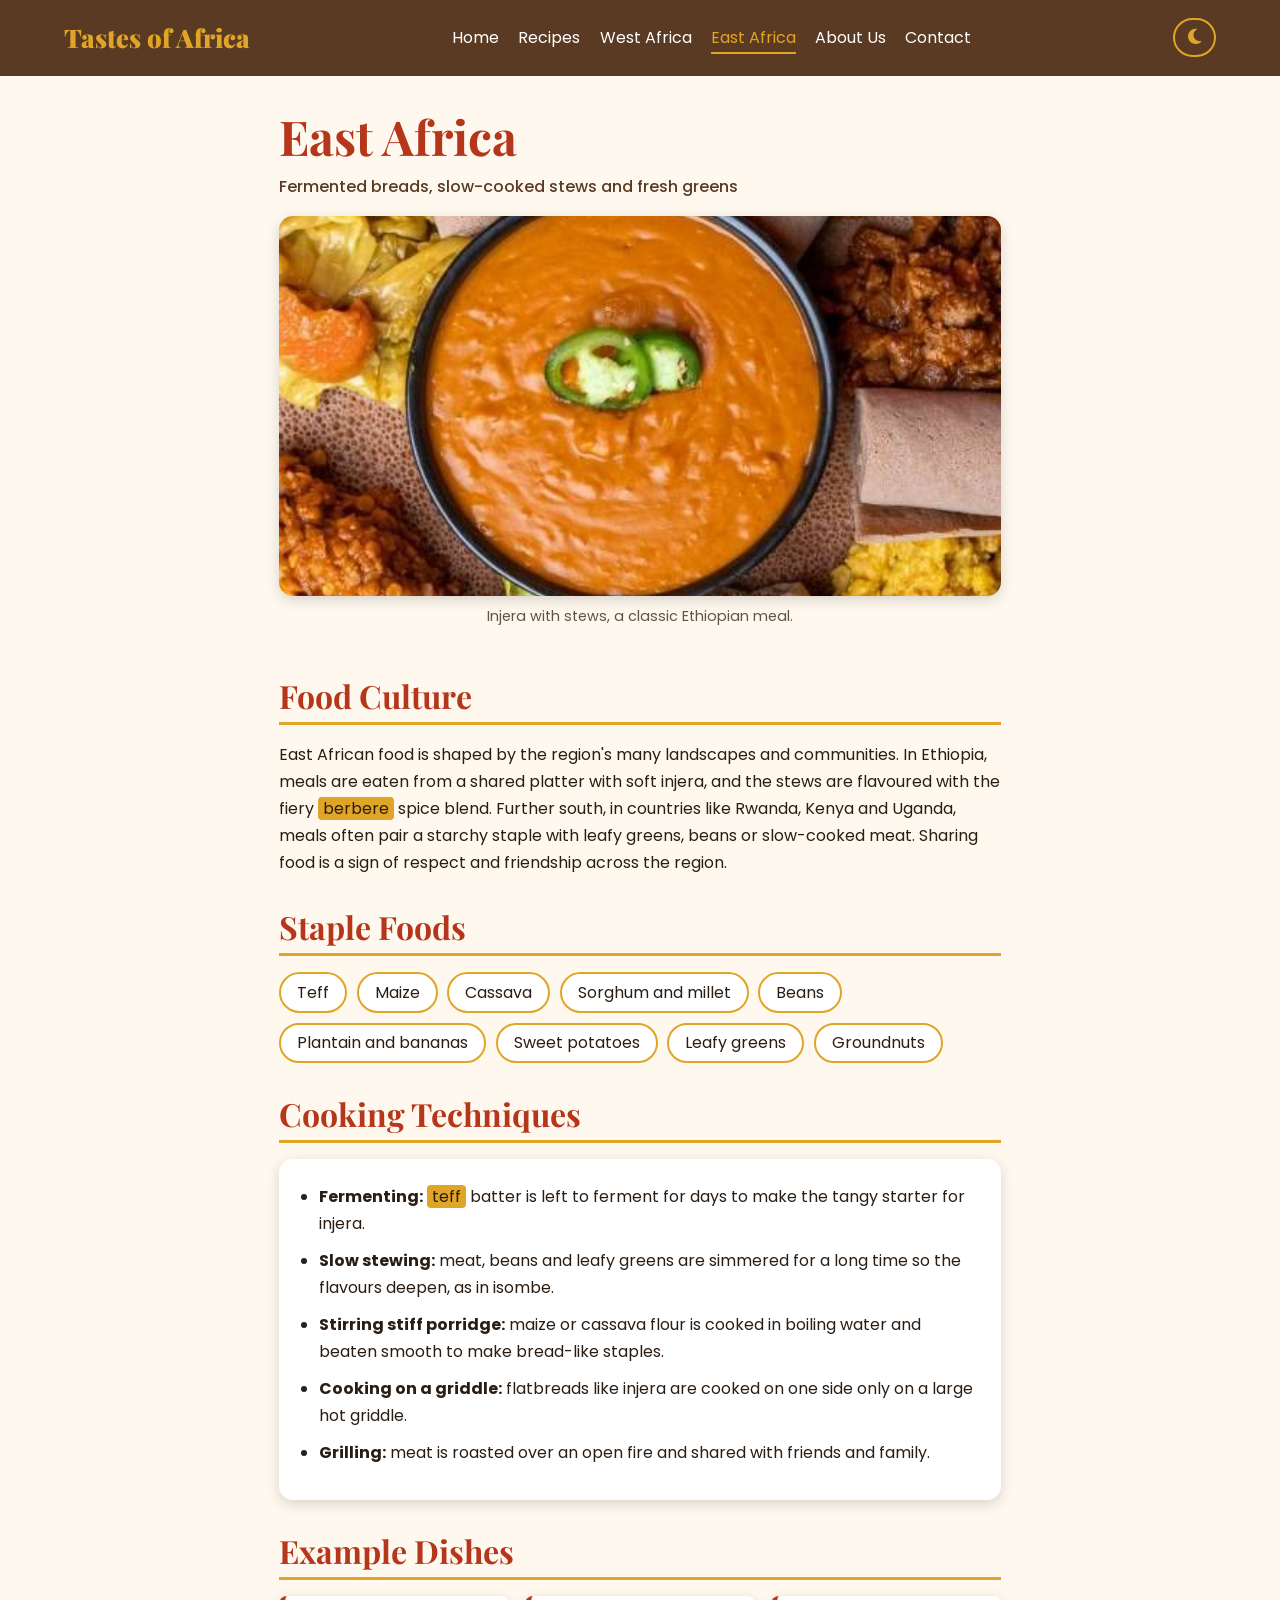
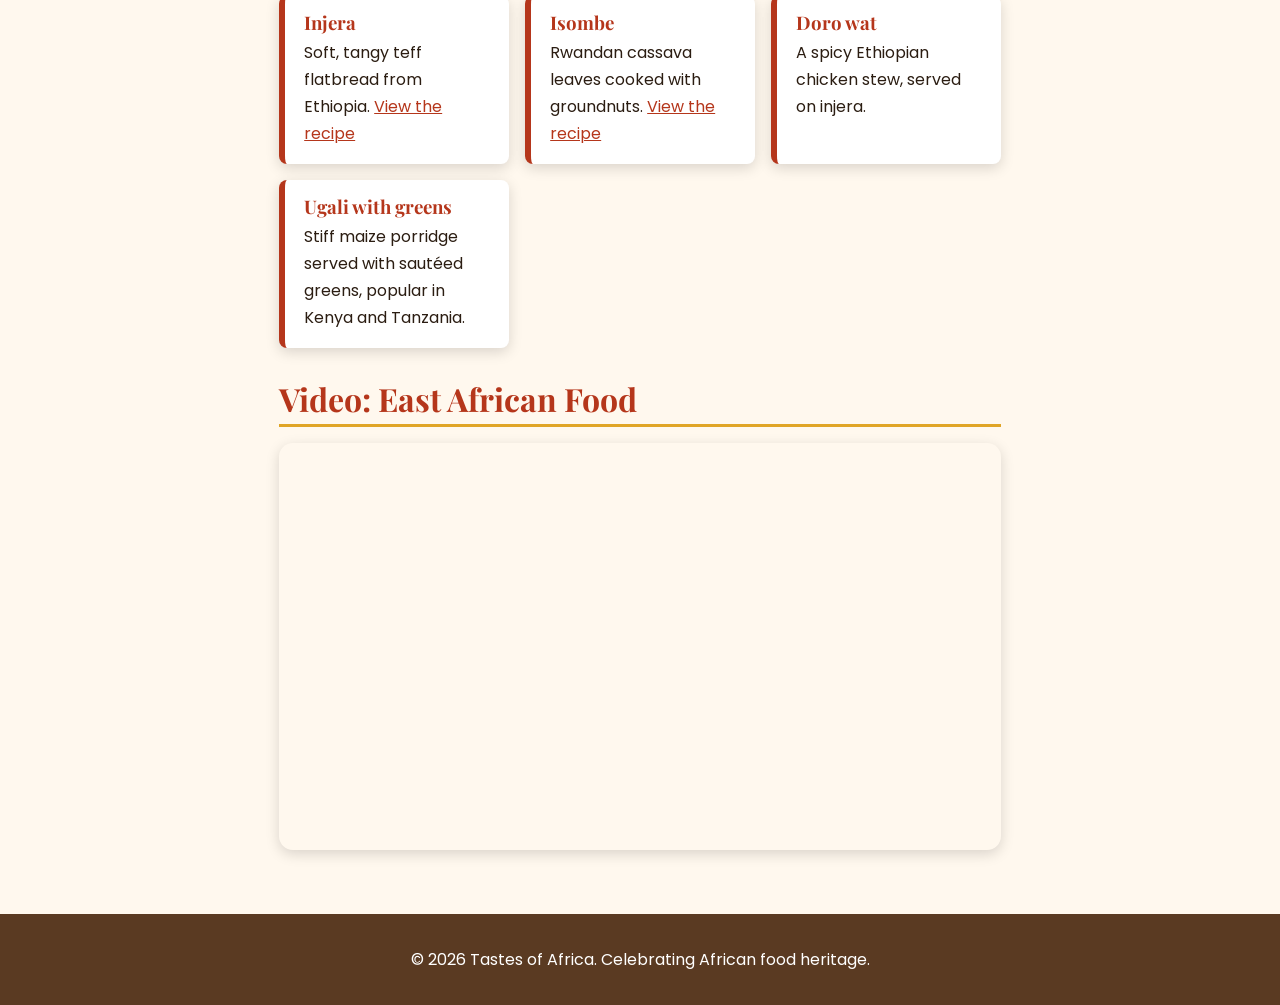
==== east-africa.html @ e596d54b "Add East Africa region page" ====
<!DOCTYPE html>
<html lang="en">
<head>
  <meta charset="UTF-8">
  <meta name="viewport" content="width=device-width, initial-scale=1.0">
  <meta name="description" content="Explore the food culture of East Africa: staples, spices, cooking techniques and signature dishes.">
  <title>East Africa | Tastes of Africa</title>

  <link rel="preconnect" href="https://fonts.googleapis.com">
  <link rel="preconnect" href="https://fonts.gstatic.com" crossorigin>
  <link href="https://fonts.googleapis.com/css2?family=Playfair+Display:wght@700;900&family=Poppins:wght@400;500;600&display=swap" rel="stylesheet">
  <link rel="stylesheet" href="https://cdnjs.cloudflare.com/ajax/libs/font-awesome/6.5.1/css/all.min.css">
  <link rel="stylesheet" href="styles.css">
</head>
<body>

  <header class="site-header">
    <a href="index.html" class="logo">Tastes of Africa</a>
    <nav aria-label="Main navigation">
      <ul class="nav-links">
        <li><a href="index.html">Home</a></li>
        <li><a href="recipes.html">Recipes</a></li>
        <li><a href="west-africa.html">West Africa</a></li>
        <li><a href="east-africa.html" aria-current="page">East Africa</a></li>
        <li><a href="about.html">About Us</a></li>
        <li><a href="contact.html">Contact</a></li>
      </ul>
    </nav>
    <button id="theme-toggle" class="theme-toggle" aria-label="Toggle dark mode">
      <i class="fa-solid fa-moon" aria-hidden="true"></i>
    </button>
  </header>

  <main class="region-page">

    <header class="region-intro">
      <h1>East Africa</h1>
      <p class="recipe-meta">Fermented breads, slow-cooked stews and fresh greens</p>
      <figure>
        <img src="images/injera.jpg" alt="Injera flatbread served with Ethiopian stews, a classic East African meal">
        <figcaption>Injera with stews, a classic Ethiopian meal.</figcaption>
      </figure>
    </header>

    <!-- FOOD CULTURE -->
    <section aria-labelledby="culture-title">
      <h2 id="culture-title">Food Culture</h2>
      <p>
        East African food is shaped by the region's many landscapes and communities. In Ethiopia,
        meals are eaten from a shared platter with soft injera, and the stews are flavoured with
        the fiery <mark>berbere</mark> spice blend. Further south, in countries like Rwanda,
        Kenya and Uganda, meals often pair a starchy staple with leafy greens, beans or slow-cooked
        meat. Sharing food is a sign of respect and friendship across the region.
      </p>
    </section>

    <!-- STAPLES -->
    <section aria-labelledby="staples-title">
      <h2 id="staples-title">Staple Foods</h2>
      <ul class="staples-list">
        <li>Teff</li>
        <li>Maize</li>
        <li>Cassava</li>
        <li>Sorghum and millet</li>
        <li>Beans</li>
        <li>Plantain and bananas</li>
        <li>Sweet potatoes</li>
        <li>Leafy greens</li>
        <li>Groundnuts</li>
      </ul>
    </section>

    <!-- COOKING TECHNIQUES -->
    <section aria-labelledby="techniques-title">
      <h2 id="techniques-title">Cooking Techniques</h2>
      <ul class="technique-list">
        <li><strong>Fermenting:</strong> <mark>teff</mark> batter is left to ferment for days to make the tangy starter for injera.</li>
        <li><strong>Slow stewing:</strong> meat, beans and leafy greens are simmered for a long time so the flavours deepen, as in isombe.</li>
        <li><strong>Stirring stiff porridge:</strong> maize or cassava flour is cooked in boiling water and beaten smooth to make bread-like staples.</li>
        <li><strong>Cooking on a griddle:</strong> flatbreads like injera are cooked on one side only on a large hot griddle.</li>
        <li><strong>Grilling:</strong> meat is roasted over an open fire and shared with friends and family.</li>
      </ul>
    </section>

    <!-- EXAMPLE DISHES -->
    <section aria-labelledby="dishes-title">
      <h2 id="dishes-title">Example Dishes</h2>
      <ul class="dish-list">
        <li>
          <h3>Injera</h3>
          <p>Soft, tangy teff flatbread from Ethiopia. <a href="injera.html">View the recipe</a></p>
        </li>
        <li>
          <h3>Isombe</h3>
          <p>Rwandan cassava leaves cooked with groundnuts. <a href="isombe.html">View the recipe</a></p>
        </li>
        <li>
          <h3>Doro wat</h3>
          <p>A spicy Ethiopian chicken stew, served on injera.</p>
        </li>
        <li>
          <h3>Ugali with greens</h3>
          <p>Stiff maize porridge served with sautéed greens, popular in Kenya and Tanzania.</p>
        </li>
      </ul>
    </section>

    <!-- VIDEO -->
    <section class="video-section" aria-labelledby="video-title">
      <h2 id="video-title">Video: East African Food</h2>
      <div class="video-wrapper recipe-video">
        <iframe
          src="https://www.youtube.com/embed/g4pf4z3UeHw"
          title="East African food video"
          allow="accelerometer; autoplay; clipboard-write; encrypted-media; gyroscope; picture-in-picture; web-share"
          referrerpolicy="strict-origin-when-cross-origin"
          allowfullscreen
          loading="lazy"></iframe>
      </div>
    </section>

  </main>

  <footer class="site-footer">
    <p>&copy; 2026 Tastes of Africa. Celebrating African food heritage.</p>
  </footer>

  <script src="script.js"></script>
</body>
</html>
---- styles.css ----
/* ========== 1. VARIABLES (colour palette + dark mode) ========== */
:root {
  --color-primary: #b5361b;      /* deep red (spice) */
  --color-secondary: #e0a526;    /* warm yellow (turmeric) */
  --color-accent: #5a3a22;       /* earthy brown */
  --color-bg: #fff8ee;           /* warm cream */
  --color-card: #ffffff;
  --color-text: #2b1d12;
  --shadow: 0 4px 14px rgba(0, 0, 0, 0.15);
  --radius: 14px;
}

body.dark {
  --color-bg: #1c1410;
  --color-card: #2a1f18;
  --color-text: #f5e9d8;
  --color-accent: #e0a526;
}

/* ========== 2. BASE STYLES ========== */
* {
  box-sizing: border-box;
  margin: 0;
  padding: 0;
}

html {
  font-size: 100%;
}

body {
  font-family: "Poppins", sans-serif;
  font-size: 1rem;
  line-height: 1.7;
  background-color: var(--color-bg);
  color: var(--color-text);
}

h1, h2, h3 {
  font-family: "Playfair Display", serif;
  line-height: 1.2;
}

h2 {
  font-size: 2rem;
  color: var(--color-primary);
  text-align: center;
  margin-bottom: 1.5rem;
}

section {
  padding: 3rem 5vw;
}

img {
  max-width: 100%;
  display: block;
}

a {
  color: var(--color-primary);
}

/* Custom style for <mark> */
mark {
  background-color: var(--color-secondary);
  color: #2b1d12;
  padding: 0 0.3rem;
  border-radius: 4px;
}

/* Buttons */
.btn,
button {
  display: inline-block;
  background-color: var(--color-primary);
  color: #fff;
  border: none;
  padding: 0.7rem 1.5rem;
  border-radius: 999px;
  font-family: inherit;
  font-size: 1rem;
  cursor: pointer;
  text-decoration: none;
  transition: background-color 0.3s, transform 0.2s;
}

.btn:hover,
button:hover {
  background-color: var(--color-accent);
  transform: translateY(-2px);
}

/* ========== 3. HEADER & NAVIGATION ========== */
.site-header {
  display: flex;
  justify-content: space-between;
  align-items: center;
  flex-wrap: wrap;
  gap: 1rem;
  padding: 1rem 5vw;
  background-color: var(--color-accent);
  position: sticky;
  top: 0;
  z-index: 100;
}

.logo {
  font-family: "Playfair Display", serif;
  font-size: 1.6rem;
  font-weight: 900;
  color: var(--color-secondary);
  text-decoration: none;
}

.nav-links {
  list-style: none;
  display: flex;
  flex-wrap: wrap;
  gap: 1.2rem;
}

.nav-links a {
  color: #fff;
  text-decoration: none;
  padding-bottom: 0.2rem;
  border-bottom: 2px solid transparent;
  transition: color 0.3s, border-color 0.3s;
}

.nav-links a:hover,
.nav-links a[aria-current="page"] {
  color: var(--color-secondary);
  border-bottom-color: var(--color-secondary);
}

.theme-toggle {
  padding: 0.5rem 0.8rem;
  background-color: transparent;
  border: 2px solid var(--color-secondary);
  color: var(--color-secondary);
  font-size: 1.1rem;
  line-height: 1;
}

.theme-toggle:hover {
  background-color: var(--color-secondary);
  color: var(--color-accent);
}

/* ========== 4. HERO SECTION ========== */
.hero {
  background-image: url("images/hero.jpg");
  background-size: cover;
  background-position: center;
  min-height: 80vh;
  padding: 0;
  display: flex;
  flex-direction: column;
  align-items: center;
  justify-content: center;
  gap: 2rem;
  position: relative;
}

.hero::before {
  content: "";
  position: absolute;
  inset: 0;
  background: rgba(60, 20, 10, 0.65);   /* dark overlay */
}

.hero-overlay,
.video-wrapper {
  position: relative;   /* sits above the overlay */
  z-index: 1;
}

.hero-overlay {
  text-align: center;
  color: #fff;
  max-width: 700px;
  padding: 2rem 5vw 0;
}

.hero-overlay h1 {
  font-size: clamp(2rem, 6vw, 3.5rem);
  margin-bottom: 1rem;
}

.hero-overlay p {
  margin-bottom: 1.5rem;
  font-size: 1.1rem;
}

/* Responsive video */
.video-wrapper {
  width: 90%;
  max-width: 700px;
  aspect-ratio: 16 / 9;
  margin-bottom: 2rem;
  border-radius: var(--radius);
  overflow: hidden;
  box-shadow: var(--shadow);
}

.video-wrapper iframe {
  width: 100%;
  height: 100%;
  border: 0;
}

/* ========== 5. FEATURED DISHES (cards) ========== */
.card-grid {
  display: grid;
  grid-template-columns: repeat(auto-fit, minmax(260px, 1fr));
  gap: 2rem;
  max-width: 1100px;
  margin: 0 auto;
}

.dish-card {
  background-color: var(--color-card);
  border-radius: var(--radius);
  box-shadow: var(--shadow);
  overflow: hidden;
  transition: transform 0.3s;
}

.dish-card:hover {
  transform: translateY(-6px);
}

.dish-card img {
  width: 100%;
  height: 220px;
  object-fit: cover;    /* this fixes the oversized images */
}

.dish-card figcaption {
  padding: 1.2rem;
}

.dish-card h3 {
  color: var(--color-primary);
  margin-bottom: 0.5rem;
}

.dish-card p {
  margin-bottom: 0.8rem;
}

/* ========== 6. EXPLORE BY REGION ========== */
.region-grid {
  display: grid;
  grid-template-columns: repeat(auto-fit, minmax(240px, 1fr));
  gap: 1.5rem;
  max-width: 800px;
  margin: 0 auto;
}

.region-link {
  background-color: var(--color-primary);
  color: #fff;
  text-decoration: none;
  padding: 2rem;
  border-radius: var(--radius);
  text-align: center;
  transition: background-color 0.3s, transform 0.3s;
}

.region-link:hover {
  background-color: var(--color-accent);
  transform: scale(1.03);
}

/* ========== 7. LATEST FOOD TRENDS ========== */
.trends {
  max-width: 800px;
  margin: 0 auto;
}

.trend-item {
  background-color: var(--color-card);
  border-left: 6px solid var(--color-secondary);
  padding: 1.2rem 1.5rem;
  margin-bottom: 1.2rem;
  border-radius: 8px;
  box-shadow: var(--shadow);
}

.trend-item h3 {
  color: var(--color-primary);
}

.trend-item time {
  font-size: 0.85rem;
  opacity: 0.7;
}

/* ========== 8. FOOTER ========== */
.site-footer {
  background-color: var(--color-accent);
  color: #fff;
  text-align: center;
  padding: 2rem 5vw;
}

.newsletter {
  margin-top: 1rem;
  display: flex;
  flex-wrap: wrap;
  justify-content: center;
  align-items: center;
  gap: 0.6rem;
}

.newsletter input {
  padding: 0.6rem 1rem;
  border-radius: 999px;
  border: 2px solid transparent;
  font-family: inherit;
}

.newsletter input:focus {
  outline: none;
  border-color: var(--color-secondary);
  box-shadow: 0 0 6px var(--color-secondary);
}

/* ========== RECIPE PAGES ========== */
.recipe-page {
  max-width: 850px;
  margin: 0 auto;
  padding: 2rem 5vw;
}

.recipe-intro h1 {
  font-size: clamp(2rem, 6vw, 3rem);
  color: var(--color-primary);
  margin-bottom: 0.5rem;
}

.recipe-meta {
  font-weight: 500;
  color: var(--color-accent);
  margin-bottom: 1rem;
}

.recipe-intro figure {
  margin-bottom: 1.5rem;
}

.recipe-intro img {
  width: 100%;
  max-height: 420px;
  object-fit: cover;
  border-radius: var(--radius);
  box-shadow: var(--shadow);
}

.recipe-intro figcaption {
  font-size: 0.9rem;
  text-align: center;
  opacity: 0.75;
  margin-top: 0.5rem;
}

.recipe section {
  padding: 2rem 0 0;
}

.recipe h2 {
  text-align: left;
  border-bottom: 3px solid var(--color-secondary);
  padding-bottom: 0.4rem;
  margin-bottom: 1rem;
}

/* Ingredients */
.ingredients ul {
  background-color: var(--color-card);
  padding: 1.5rem 1.5rem 1.5rem 2.5rem;
  border-radius: var(--radius);
  box-shadow: var(--shadow);
}

.ingredients li {
  margin-bottom: 0.4rem;
}

.scaler {
  margin-bottom: 1rem;
}

.scaler input {
  width: 5rem;
  padding: 0.4rem;
  font-family: inherit;
  border: 2px solid var(--color-accent);
  border-radius: 8px;
  background-color: var(--color-card);
  color: var(--color-text);
}

/* Instructions (details/summary) */
details {
  background-color: var(--color-card);
  border-radius: 10px;
  box-shadow: var(--shadow);
  margin-bottom: 0.8rem;
  overflow: hidden;
}

summary {
  padding: 1rem 1.2rem;
  font-weight: 600;
  cursor: pointer;
  color: var(--color-primary);
}

summary:hover {
  background-color: rgba(224, 165, 38, 0.2);
}

details p {
  padding: 0 1.2rem 1.2rem;
}

/* Recipe video + map */
.recipe-video,
.map-wrapper {
  width: 100%;
  max-width: 100%;
  aspect-ratio: 16 / 9;
  border-radius: var(--radius);
  overflow: hidden;
  box-shadow: var(--shadow);
}

.map-wrapper iframe {
  width: 100%;
  height: 100%;
  border: 0;
}

/* Nutrition table */
table {
  width: 100%;
  border-collapse: collapse;
  background-color: var(--color-card);
  border-radius: var(--radius);
  overflow: hidden;
  box-shadow: var(--shadow);
}

caption {
  caption-side: bottom;
  font-size: 0.85rem;
  padding: 0.6rem;
  opacity: 0.75;
}

th, td {
  padding: 0.8rem 1rem;
  text-align: left;
  border-bottom: 1px solid rgba(0, 0, 0, 0.1);
}

thead th {
  background-color: var(--color-primary);
  color: #fff;
}

.ingredients h3 {
  color: var(--color-accent);
  margin: 1.5rem 0 0.6rem;
}

/* ========== RECIPES PAGE ========== */
.page-title {
  font-size: clamp(2rem, 6vw, 3rem);
  color: var(--color-primary);
  text-align: center;
  margin-bottom: 0.5rem;
}

.page-intro {
  text-align: center;
  max-width: 600px;
  margin: 0 auto 2rem;
}

/* Filter buttons */
.filter-bar {
  display: flex;
  flex-wrap: wrap;
  justify-content: center;
  gap: 0.8rem;
  margin-bottom: 2rem;
}

.filter-btn {
  background-color: transparent;
  color: var(--color-primary);
  border: 2px solid var(--color-primary);
}

.filter-btn:hover,
.filter-btn.active {
  background-color: var(--color-primary);
  color: #fff;
}

/* Recipe cards */
.card-body {
  padding: 1.2rem;
}

.card-body h2 {
  font-size: 1.5rem;
  text-align: left;
  margin-bottom: 0.2rem;
}

.card-region {
  font-size: 0.85rem;
  font-weight: 600;
  color: var(--color-accent);
  text-transform: uppercase;
  letter-spacing: 0.05em;
  margin-bottom: 0.6rem;
}

.card-actions {
  display: flex;
  flex-wrap: wrap;
  align-items: center;
  gap: 0.8rem;
  margin-top: 1rem;
}

/* Keep buttons aligned at the bottom of every card */
.recipe-card {
  display: flex;
  flex-direction: column;
}

.recipe-card .card-body {
  display: flex;
  flex-direction: column;
  flex: 1;
}

.recipe-card .card-actions {
  margin-top: auto;
  padding-top: 1rem;
}

/* Favorite button */
.fav-btn {
  background-color: transparent;
  color: var(--color-text);
  border: 2px solid var(--color-text);
  padding: 0.5rem 1rem;
}

.fav-btn:hover {
  background-color: transparent;
  color: #d62828;
  border-color: #d62828;
}

.fav-btn.favorited {
  color: #d62828;
  border-color: #d62828;
}

/* Used by the JavaScript filter */
.hidden {
  display: none;
}

/* ========== REGION PAGES ========== */
.region-page {
  max-width: 850px;
  margin: 0 auto;
  padding: 2rem 5vw;
}

.region-intro h1 {
  font-size: clamp(2rem, 6vw, 3rem);
  color: var(--color-primary);
  margin-bottom: 0.5rem;
}

.region-intro figure {
  margin-bottom: 1rem;
}

.region-intro img {
  width: 100%;
  max-height: 380px;
  object-fit: cover;
  border-radius: var(--radius);
  box-shadow: var(--shadow);
}

.region-intro figcaption {
  font-size: 0.9rem;
  text-align: center;
  opacity: 0.75;
  margin-top: 0.5rem;
}

.region-page section {
  padding: 2rem 0 0;
}

.region-page h2 {
  text-align: left;
  border-bottom: 3px solid var(--color-secondary);
  padding-bottom: 0.4rem;
  margin-bottom: 1rem;
}

/* Staples as small tags */
.staples-list {
  list-style: none;
  display: flex;
  flex-wrap: wrap;
  gap: 0.6rem;
}

.staples-list li {
  background-color: var(--color-card);
  border: 2px solid var(--color-secondary);
  border-radius: 999px;
  padding: 0.3rem 1rem;
}

/* Techniques */
.technique-list {
  background-color: var(--color-card);
  padding: 1.5rem 1.5rem 1.5rem 2.5rem;
  border-radius: var(--radius);
  box-shadow: var(--shadow);
}

.technique-list li {
  margin-bottom: 0.6rem;
}

/* Example dishes */
.dish-list {
  list-style: none;
  display: grid;
  grid-template-columns: repeat(auto-fit, minmax(220px, 1fr));
  gap: 1rem;
}

.dish-list li {
  background-color: var(--color-card);
  border-left: 6px solid var(--color-primary);
  border-radius: 8px;
  box-shadow: var(--shadow);
  padding: 1rem 1.2rem;
}

.dish-list h3 {
  color: var(--color-primary);
  margin-bottom: 0.3rem;
}

/* ========== 9. RESPONSIVE ========== */
@media (max-width: 700px) {
  .site-header {
    position: static;        /* header scrolls away instead of sticking */
    flex-direction: column;
    text-align: center;
    padding: 0.8rem 5vw;
    gap: 0.5rem;
  }

  .nav-links {
    justify-content: center;
    gap: 0.6rem 1rem;
  }

  h2 {
    font-size: 1.6rem;
  }
}
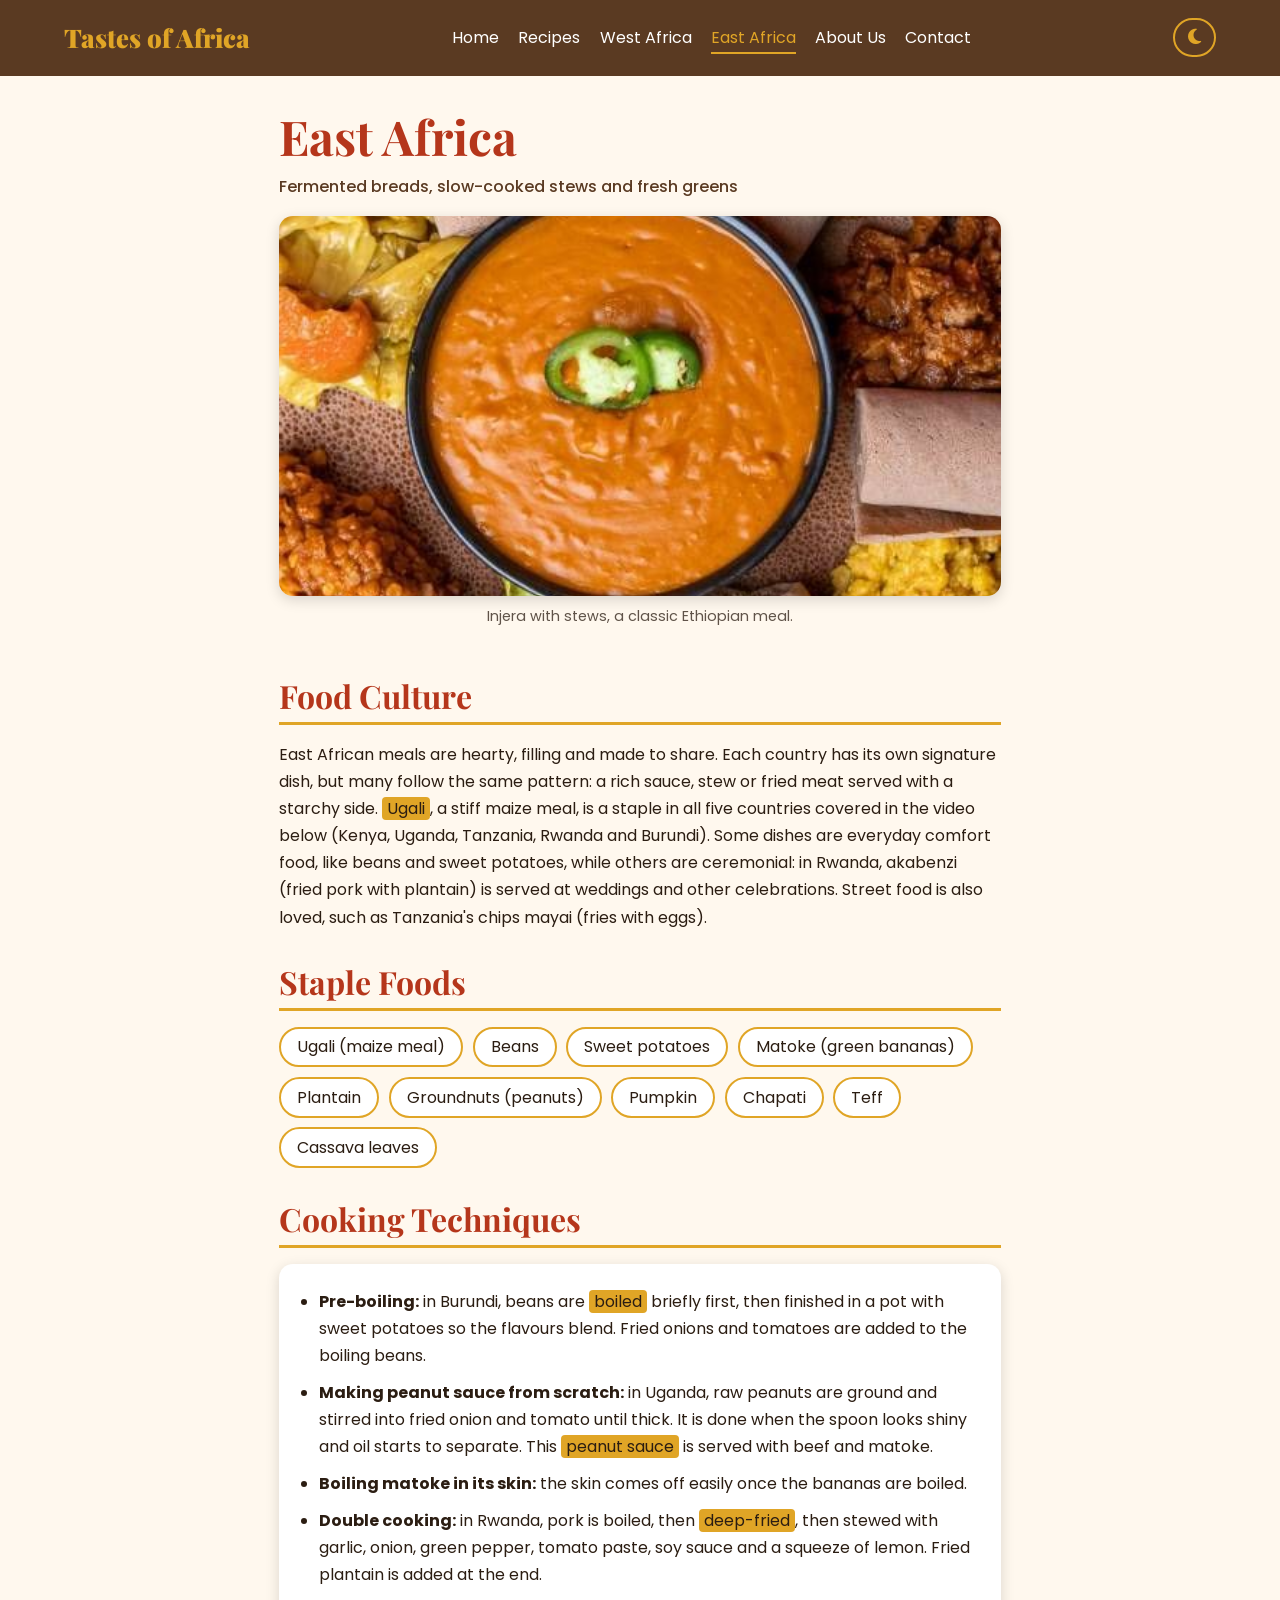
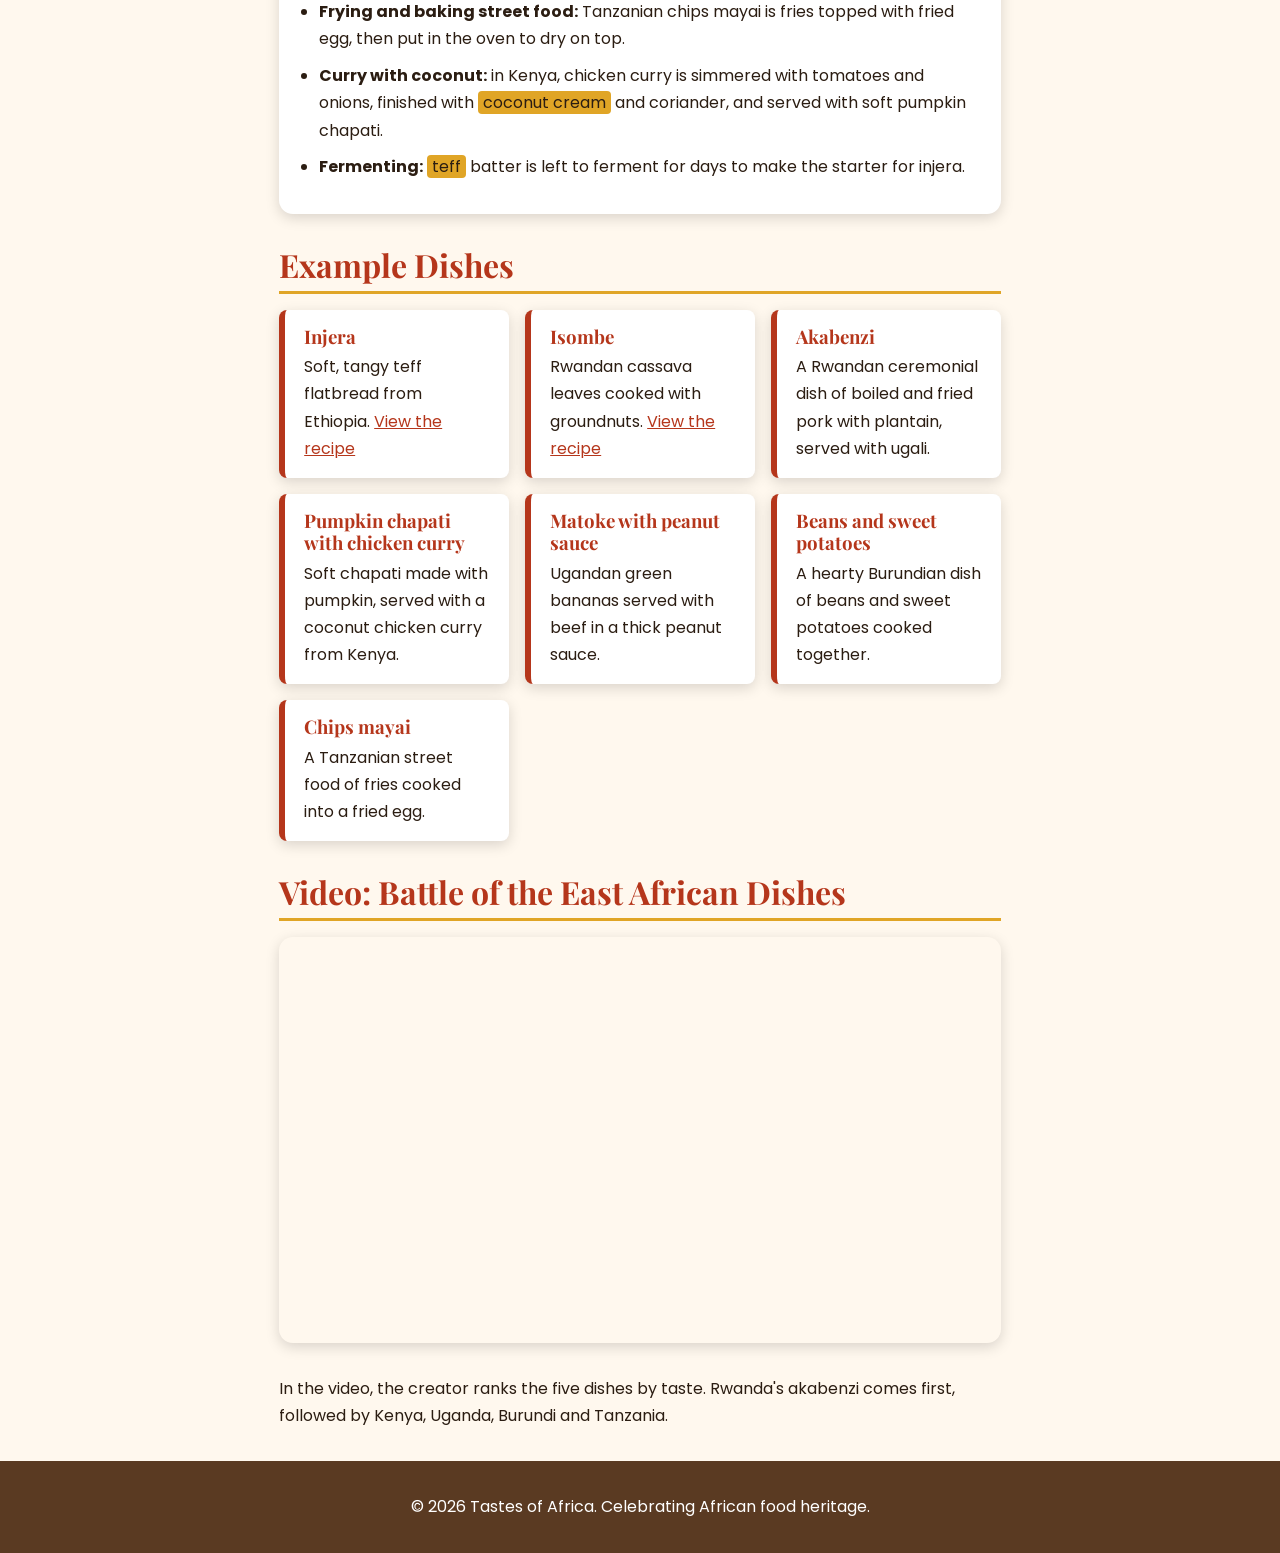
==== commit ae8e8fed: "Update region pages" ====
--- a/east-africa.html
+++ b/east-africa.html
@@ -42,15 +42,17 @@
       </figure>
     </header>
 
-    <!-- FOOD CULTURE -->
+        <!-- FOOD CULTURE -->
     <section aria-labelledby="culture-title">
       <h2 id="culture-title">Food Culture</h2>
       <p>
-        East African food is shaped by the region's many landscapes and communities. In Ethiopia,
-        meals are eaten from a shared platter with soft injera, and the stews are flavoured with
-        the fiery <mark>berbere</mark> spice blend. Further south, in countries like Rwanda,
-        Kenya and Uganda, meals often pair a starchy staple with leafy greens, beans or slow-cooked
-        meat. Sharing food is a sign of respect and friendship across the region.
+        East African meals are hearty, filling and made to share. Each country has its own
+        signature dish, but many follow the same pattern: a rich sauce, stew or fried meat served
+        with a starchy side. <mark>Ugali</mark>, a stiff maize meal, is a staple in all five
+        countries covered in the video below (Kenya, Uganda, Tanzania, Rwanda and Burundi). Some
+        dishes are everyday comfort food, like beans and sweet potatoes, while others are
+        ceremonial: in Rwanda, akabenzi (fried pork with plantain) is served at weddings and other
+        celebrations. Street food is also loved, such as Tanzania's chips mayai (fries with eggs).
       </p>
     </section>
 
@@ -58,15 +60,16 @@
     <section aria-labelledby="staples-title">
       <h2 id="staples-title">Staple Foods</h2>
       <ul class="staples-list">
+        <li>Ugali (maize meal)</li>
+        <li>Beans</li>
+        <li>Sweet potatoes</li>
+        <li>Matoke (green bananas)</li>
+        <li>Plantain</li>
+        <li>Groundnuts (peanuts)</li>
+        <li>Pumpkin</li>
+        <li>Chapati</li>
         <li>Teff</li>
-        <li>Maize</li>
-        <li>Cassava</li>
-        <li>Sorghum and millet</li>
-        <li>Beans</li>
-        <li>Plantain and bananas</li>
-        <li>Sweet potatoes</li>
-        <li>Leafy greens</li>
-        <li>Groundnuts</li>
+        <li>Cassava leaves</li>
       </ul>
     </section>
 
@@ -74,11 +77,13 @@
     <section aria-labelledby="techniques-title">
       <h2 id="techniques-title">Cooking Techniques</h2>
       <ul class="technique-list">
-        <li><strong>Fermenting:</strong> <mark>teff</mark> batter is left to ferment for days to make the tangy starter for injera.</li>
-        <li><strong>Slow stewing:</strong> meat, beans and leafy greens are simmered for a long time so the flavours deepen, as in isombe.</li>
-        <li><strong>Stirring stiff porridge:</strong> maize or cassava flour is cooked in boiling water and beaten smooth to make bread-like staples.</li>
-        <li><strong>Cooking on a griddle:</strong> flatbreads like injera are cooked on one side only on a large hot griddle.</li>
-        <li><strong>Grilling:</strong> meat is roasted over an open fire and shared with friends and family.</li>
+        <li><strong>Pre-boiling:</strong> in Burundi, beans are <mark>boiled</mark> briefly first, then finished in a pot with sweet potatoes so the flavours blend. Fried onions and tomatoes are added to the boiling beans.</li>
+        <li><strong>Making peanut sauce from scratch:</strong> in Uganda, raw peanuts are ground and stirred into fried onion and tomato until thick. It is done when the spoon looks shiny and oil starts to separate. This <mark>peanut sauce</mark> is served with beef and matoke.</li>
+        <li><strong>Boiling matoke in its skin:</strong> the skin comes off easily once the bananas are boiled.</li>
+        <li><strong>Double cooking:</strong> in Rwanda, pork is boiled, then <mark>deep-fried</mark>, then stewed with garlic, onion, green pepper, tomato paste, soy sauce and a squeeze of lemon. Fried plantain is added at the end.</li>
+        <li><strong>Frying and baking street food:</strong> Tanzanian chips mayai is fries topped with fried egg, then put in the oven to dry on top.</li>
+        <li><strong>Curry with coconut:</strong> in Kenya, chicken curry is simmered with tomatoes and onions, finished with <mark>coconut cream</mark> and coriander, and served with soft pumpkin chapati.</li>
+        <li><strong>Fermenting:</strong> <mark>teff</mark> batter is left to ferment for days to make the starter for injera.</li>
       </ul>
     </section>
 
@@ -95,28 +100,41 @@
           <p>Rwandan cassava leaves cooked with groundnuts. <a href="isombe.html">View the recipe</a></p>
         </li>
         <li>
-          <h3>Doro wat</h3>
-          <p>A spicy Ethiopian chicken stew, served on injera.</p>
+          <h3>Akabenzi</h3>
+          <p>A Rwandan ceremonial dish of boiled and fried pork with plantain, served with ugali.</p>
         </li>
         <li>
-          <h3>Ugali with greens</h3>
-          <p>Stiff maize porridge served with sautéed greens, popular in Kenya and Tanzania.</p>
+          <h3>Pumpkin chapati with chicken curry</h3>
+          <p>Soft chapati made with pumpkin, served with a coconut chicken curry from Kenya.</p>
+        </li>
+        <li>
+          <h3>Matoke with peanut sauce</h3>
+          <p>Ugandan green bananas served with beef in a thick peanut sauce.</p>
+        </li>
+        <li>
+          <h3>Beans and sweet potatoes</h3>
+          <p>A hearty Burundian dish of beans and sweet potatoes cooked together.</p>
+        </li>
+        <li>
+          <h3>Chips mayai</h3>
+          <p>A Tanzanian street food of fries cooked into a fried egg.</p>
         </li>
       </ul>
     </section>
 
     <!-- VIDEO -->
     <section class="video-section" aria-labelledby="video-title">
-      <h2 id="video-title">Video: East African Food</h2>
+      <h2 id="video-title">Video: Battle of the East African Dishes</h2>
       <div class="video-wrapper recipe-video">
         <iframe
           src="https://www.youtube.com/embed/g4pf4z3UeHw"
-          title="East African food video"
+          title="Battle of East African dishes: signature meals from Kenya, Uganda, Tanzania, Rwanda and Burundi"
           allow="accelerometer; autoplay; clipboard-write; encrypted-media; gyroscope; picture-in-picture; web-share"
           referrerpolicy="strict-origin-when-cross-origin"
           allowfullscreen
           loading="lazy"></iframe>
       </div>
+      <p class="credit">In the video, the creator ranks the five dishes by taste. Rwanda's akabenzi comes first, followed by Kenya, Uganda, Burundi and Tanzania.</p>
     </section>
 
   </main>
